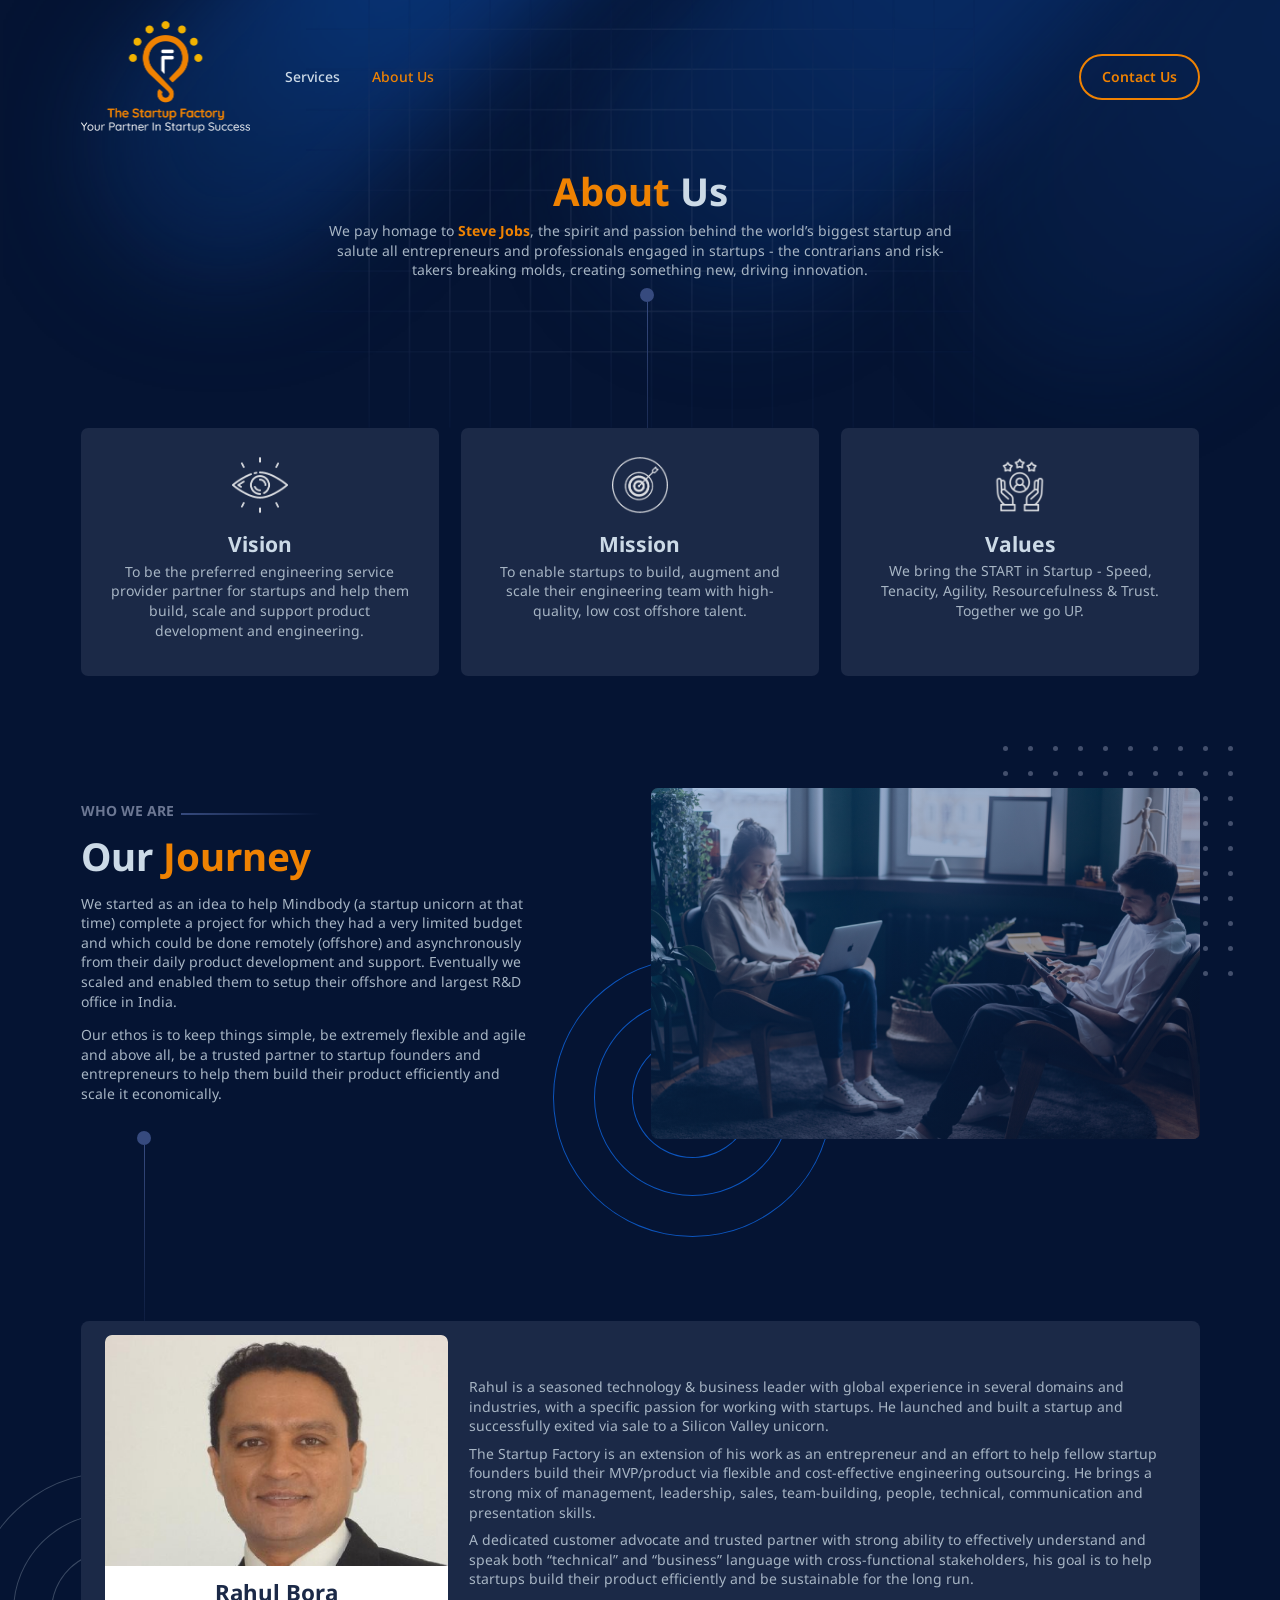
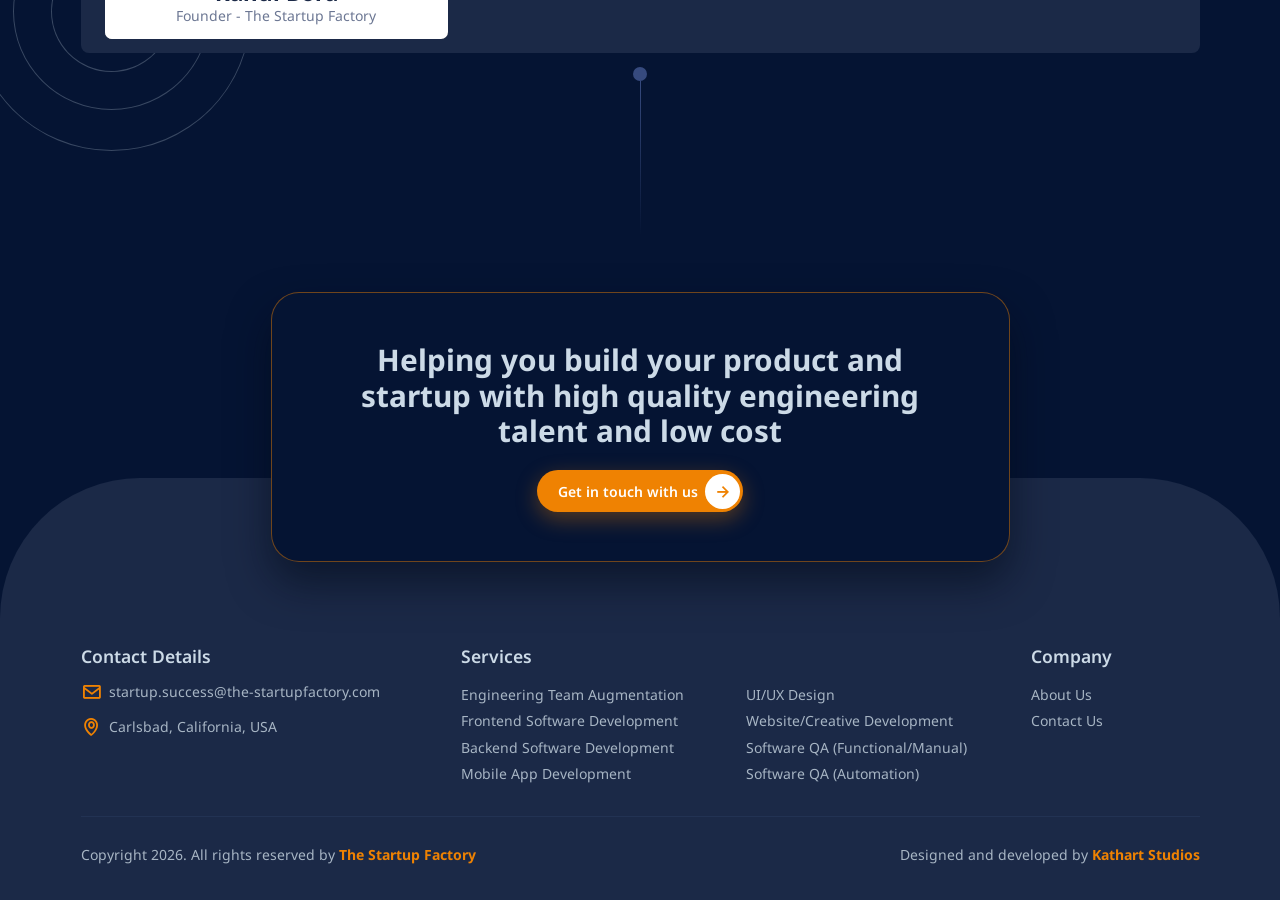
==== about-us.html @ e443d234 "first commit" ====
<!DOCTYPE html>
<html lang="en">

<head>
    <meta charset="UTF-8">
    <meta http-equiv="X-UA-Compatible" content="IE=edge">
    <meta name="viewport" content="width=device-width, initial-scale=1.0">
    <title>Welcome to The Startup Factory</title>

    <!-- CSS References -->
    <link rel=" stylesheet " href="assets/css/bootstrap.min.css " />
    <link rel="stylesheet " href="assets/css/common.css " />
    <link rel="stylesheet " href="assets/css/header.css " />
    <link rel="stylesheet " href="assets/css/footer.css " />
    <link rel="stylesheet " href="assets/css/about.css" />

    <!-- JS References -->
    <script src="assets/js/jquery.js "></script>

    <!-- Font References -->
    <link rel="preconnect" href="https://fonts.googleapis.com">
    <link rel="preconnect" href="https://fonts.gstatic.com" crossorigin>
    <link
        href="https://fonts.googleapis.com/css2?family=Noto+Sans:wght@100;200;300;400;500;600;700;800;900&display=swap"
        rel="stylesheet">



    <!-- Icons References -->
    <link href='https://unpkg.com/boxicons@2.1.2/css/boxicons.min.css' rel='stylesheet'>
    <link rel="shortcut icon" href="assets/images/favicon.png" type="image/x-icon" />

</head>

<body id="innerPage">

    <!-- Banner Section Starts -->
    <section id="innerhero">
        <!--Header Starts-->
        <header class="header">
            <div class="container">
                <div class="row align-items-center">
                    <div class="col-sm-2 col-5">
                        <a href="index.html" id="logo">
                            <img src="assets/images/logo.png" alt="Startup Factory Logo" />
                        </a>
                    </div>
                    <div class="col-sm-5 col-1">
                        <div class="navigationHolder">
                            <ul class="navigation list-unstyled">
                                <li class="menuHeader d-flex align-items-center justify-content-between">
                                    <img src="assets/images/logo.png" alt="logo" />
                                    <a href="javascript:void(0)" class="menuClose">&times;</a>
                                </li>
                                <li>
                                    <a href="services.html">Services</a>
                                </li>
                                <li>
                                    <a href="about-us.html" class="active">About Us</a>
                                </li>
                            </ul>
                        </div>
                    </div>
                    <div class="col-sm-5 col-6">
                        <div class="right-head d-flex align-items-center justify-content-end">
                            <div class="text-right">
                                <a href="contact-us.html" class="btn-secondary">Contact Us</a>
                            </div>
                            <div class="mobile-navbar-btn">
                                <i class='bx bx-menu bx-md mobile-nav-icon' name="menu-outline"></i>
                                <i class='bx bx-menu-alt-right bx-md mobile-nav-icon' name="close-outline"></i>
                            </div>
                        </div>
                    </div>
                </div>
            </div>
        </header>
        <!--Header Ends-->

        <div class="inner-banner text-center">
            <div class="row">
                <div class="col-lg-6 offset-lg-3 position-relative">
                    <h1 class="heading"><span>About</span> Us</h1>
                    <p class="mt-2">
                        We pay homage to <span class="text-primary">Steve Jobs</span>, the spirit and passion behind the
                        world’s biggest startup and
                        salute all entrepreneurs and professionals engaged in startups - the contrarians and risk-takers
                        breaking molds, creating something new, driving innovation.

                    </p>
                    <img src="assets/images/design-blob.svg" class="design-blob" />
                </div>
            </div>

        </div>

    </section>
    <!-- Banner Section Ends -->

    <!-- Services Section Starts -->
    <section id="contacts" class="page-section pt-0">
        <div class="container">
            <div class="contacts-holder d-flex align-items-stretch justify-content-between flex-wrap position-relative">
                <div class="contact-block text-center position-relative">
                    <img src="assets/images/about/vision.png" alt="Vision Icon" />
                    <h4>Vision</h4>
                    <p>To be the preferred engineering service provider partner for startups and help them build,
                        scale and support product development and engineering.
                    </p>
                </div>
                <div class="contact-block text-center position-relative">
                    <img src="assets/images/about/mission.png" alt="Mission Icon" />
                    <h4>Mission</h4>
                    <p>To enable startups to build, augment and scale their engineering team with high-quality, low
                        cost offshore talent.
                    </p>
                </div>
                <div class="contact-block text-center position-relative">
                    <img src="assets/images/about/values.png" alt="Values Icon" />
                    <h4>Values</h4>
                    <p>We bring the START in Startup - Speed, Tenacity, Agility, Resourcefulness &amp; Trust.
                        Together we go UP.</p>
                </div>
            </div>
        </div>
    </section>
    <!-- Services Section Ends -->

    <!-- About Startup Factory Section starts -->
    <section id="aboutUs" class="page-section pt-0">
        <div class="container">
            <div class="row d-flex align-items-center">
                <div class="col-lg-5">
                    <div class="section-content position-relative">
                        <h4 class="supporting-title">WHO WE ARE</h4>
                        <h1 class="heading">Our <span>Journey</span> </h1>
                        <p class="mt-3">
                            We started as an idea to help Mindbody (a startup unicorn at that time) complete a project
                            for which they had a very limited budget and which could be done remotely (offshore) and
                            asynchronously from their daily product development and support. Eventually we scaled and
                            enabled them to setup their offshore and largest R&D office in India.

                        </p>
                        <p class="mt-3">
                            Our ethos is to keep things simple, be extremely flexible and agile and above all, be a
                            trusted partner to startup founders and entrepreneurs to help them build their product
                            efficiently and scale it economically.

                        </p>

                        <div class="btn-holder  mt-4">

                            <img src="assets/images/design-blob.svg" class="design-blob" />
                        </div>
                    </div>
                </div>
                <div class="col-lg-6 offset-lg-1">
                    <div class="bodyImg-holder">
                        <img src="assets/images/design-dots.svg" class="design-dots" />
                        <img src="assets/images/about/body_img.png" class="bodyImg" />
                        <img src="assets/images/design-circle.svg" class="design-circle" />
                        <div class="bodyImg-overlay"></div>
                    </div>
                </div>
            </div>
        </div>
    </section>
    <!-- About Startup Factory Section Ends -->

    <!--photo card section starts -->
    <section id="photocard" class="page-section pt-5 pb-0 mt-5">
        <div class="container position-relative">
            <div class="row d-flex align-items-center back pr-4">
                <div class="col-lg-4">
                    <div class="ceoPhoto position-relative">
                        <img src="assets/images/about/rahul_bora.png" alt="Rahul Bora, Founder of The Startup Factory" />
                        <div class="hightlight-block">
                            <h3>Rahul Bora</h3>
                            <p>Founder - The Startup Factory</p>
                        </div>
                    </div>
                </div>
                <div class="col-lg-8">

                    <p>
                        Rahul is a seasoned technology &amp; business leader with global experience in several domains
                        and industries, with a specific passion for working with startups. He launched and built a
                        startup and successfully exited via sale to a Silicon Valley unicorn.
                    </p>
                    <p>
                        The Startup Factory is an extension of his work as an entrepreneur and an effort to help fellow
                        startup founders build their MVP/product via flexible and cost-effective engineering
                        outsourcing. He brings a strong mix of management, leadership, sales, team-building, people,
                        technical, communication and presentation skills.
                    </p>
                    <p>
                        A dedicated customer advocate and trusted partner with strong ability to effectively understand
                        and speak both &ldquo;technical&rdquo; and &ldquo;business&rdquo; language with cross-functional
                        stakeholders, his goal is to help startups build their product efficiently and be sustainable
                        for the long run.
                    </p>
                </div>

            </div>
            <img src="assets/images/design-circle-dark.svg" class="design-circle">
        </div>
        <div class="divider d-flex justify-content-center mt-3 ">
            <img src="assets/images/contact/Group 257.svg" />
        </div>
    </section>
    <!--photo card section ends -->

    <!-- Our Team Section Starts -->
    <!-- Hidden on the live site (placeholder team members) -->
    <section id="ourteam" class="page-section pt-0" style="display:none;">
        <div class="container">
            <div class="section-header text-center">
                <h4 class="supporting-title">LOREM IPSUM</h4>
                <h2 class="sectionTitle">
                    <span>Meet</span> Our Team
                </h2>
            </div>

            <div class="row mt-5 g-5">
                <div class="col-md-3">
                    <div class="image-block position-relative">
                        <div class="image-holder position-relative">
                            <img src="assets/images/about/istockphoto-1201437847-170667a.png"
                                alt="High Tech Solutions Icon" />
                            <div class="social-block">
                                <a href="#"> <i class='bx bxl-twitter bx-sm'></i></a>
                                <a href="#"><i class='bx bxl-linkedin bx-sm'></i></a>
                            </div>
                        </div>
                        <div class="back-card">
                            <h5>
                                Eddie Murphy
                            </h5>
                            <p>
                                Marketing manager
                            </p>
                        </div>

                    </div>
                </div>
                <div class="col-md-3">
                    <div class="image-block position-relative">
                        <div class="image-holder position-relative">
                            <img src="assets/images/about/istockphoto-1201437847-170667a-1.png"
                                alt="High Tech Solutions Icon" />
                            <div class="social-block">
                                <a href="#"> <i class='bx bxl-twitter bx-sm'></i></a>
                                <a href="#"><i class='bx bxl-linkedin bx-sm'></i></a>
                            </div>
                        </div>


                        <div class="back-card">
                            <h5>
                                Abhilasha Patil
                            </h5>
                            <p>
                                Delivery Head
                            </p>
                        </div>
                    </div>
                </div>
                <div class="col-md-3">
                    <div class="image-block">
                        <div class=" image-holder position-relative">
                            <img src="assets/images/about/istockphoto-1201437847-170667a-2.png"
                                alt="High Tech Solutions Icon" />
                            <div class="social-block">
                                <a href="#"> <i class='bx bxl-twitter bx-sm'></i></a>
                                <a href="#"><i class='bx bxl-linkedin bx-sm'></i></a>
                            </div>
                        </div>


                        <div class="back-card">
                            <h5>
                                Stephanie Williams
                            </h5>
                            <p>
                                Technology Head
                            </p>
                        </div>
                    </div>
                </div>

                <div class="col-md-3">
                    <div class="image-block">
                        <div class=" image-holder position-relative">
                            <img src="assets/images/about/istockphoto-1201437847-170667a-3.png"
                                alt="High Tech Solutions Icon" />
                            <div class="social-block">
                                <a href="#"> <i class='bx bxl-twitter bx-sm'></i></a>
                                <a href="#"><i class='bx bxl-linkedin bx-sm'></i></a>
                            </div>
                        </div>


                        <div class="back-card">
                            <h5>
                                Emmy Watson
                            </h5>
                            <p>
                                Design Manager
                            </p>
                        </div>
                    </div>
                </div>

            </div>
        </div>
    </section>
    <!-- Our Team Section Starts -->

    <!-- CTA Section starts -->
    <section id="cta">
        <div class="container text-center">
            <div class="row">
                <div class="col-md-8 offset-md-2">
                    <div class="cta-block">
                        <h2>
                            Helping you build your product and startup with high quality engineering talent and low
                            cost
                        </h2>
                        <div class="text-center mt-4">
                            <a href="contact-us.html" class="btn-primary btn-with-icon d-flex align-items-center">
                                Get in touch with us
                                <span class="btn-icon d-flex align-items-center justify-content-center"><i
                                        class="bx bx-right-arrow-alt"></i></span>
                            </a>
                        </div>
                    </div>
                </div>
            </div>
        </div>
    </section>
    <!-- CTA Section ends -->

    <!-- Footer Section Starts -->
    <footer>
        <div class="container">
            <div class="row">
                <div class="col-md-4">
                    <div class="footer-block">
                        <h4>Contact Details</h4>
                        <div class="cont-block d-flex align-items-center">
                            <i class='bx bx-envelope'></i>
                            <p>startup.success@the-startupfactory.com</p>
                        </div>
                        <div class="cont-block d-flex align-items-center">
                            <i class='bx bx-map'></i>
                            <p>Carlsbad, California, USA</p>
                        </div>
                    </div>
                </div>
                <div class="col-md-6 col-12">
                    <div class="footer-block">
                        <h4>Services</h4>
                        <div class="row">
                            <div class="col-sm-6">
                                <ul class="list-unstyled footerlink">
                                    <li>
                                        <a href="services.html">Engineering Team Augmentation</a>
                                    </li>
                                    <li>
                                        <a href="services.html">Frontend Software Development</a>
                                    </li>
                                    <li>
                                        <a href="services.html">Backend Software Development</a>
                                    </li>
                                    <li>
                                        <a href="services.html">Mobile App Development</a>
                                    </li>
                                </ul>
                            </div>
                            <div class="col-sm-6">
                                <ul class="list-unstyled footerlink">
                                    <li>
                                        <a href="services.html">UI/UX Design</a>
                                    </li>
                                    <li>
                                        <a href="services.html">Website/Creative Development</a>
                                    </li>
                                    <li>
                                        <a href="services.html">Software QA (Functional/Manual)</a>
                                    </li>
                                    <li>
                                        <a href="services.html">Software QA (Automation)</a>
                                    </li>
                                </ul>
                            </div>
                        </div>
                    </div>
                </div>
                <div class="col-md-2 col-12">
                    <div class="footer-block">
                        <h4>Company</h4>
                        <ul class="list-unstyled footerlink">
                            <li>
                                <a href="about-us.html">About Us</a>
                            </li>
                            <li>
                                <a href="contact-us.html">Contact Us</a>
                            </li>
                        </ul>
                    </div>
                </div>
            </div>
            <div class="footer-bottom d-flex align-items-center justify-content-between">
                <p>
                    Copyright 2026. All rights reserved by <span class="text-primary">The Startup Factory</span>
                </p>
                <p>
                    Designed and developed by <a href="https://www.kathart.studio/" target="_blank"
                        class="text-primary">Kathart Studios</a>
                </p>
            </div>
        </div>
    </footer>
    <!-- Footer Section Ends -->


    <!-- JS References -->
    <script src="assets/js/bootstrap.min.js "></script>
    <script src="assets/js/common.js"></script>
    <script src="assets/js/header.js"></script>
</body>

</html>
---- assets/css/common.css ----
p,
h1,
h2,
h3,
h4,
h5,
h6,
ol,
ul {
    padding: 0;
    margin: 0;
}

html {
    font-size: 16px;
}

body {
    padding: 0;
    margin: 0;
    font-family: 'Noto Sans', sans-serif;
    box-sizing: border-box;
    background: var(--darkblue);
    overflow-x: hidden;
}

a,
a:hover,
a:focus {
    text-decoration: none;
}

p {
    margin-bottom: 8px;
    line-height: 1.4rem;
    color: #A7B5C4;
    font-size: 1rem;
}

:root {
    --primary: #EF8202;
    --darkblue: #051433;
    --lightblue: #1B2947;
    --blue: #0C55BE;
    --black: #272D33;
    --gray: #A8B0C0;
    --lightgray: #CCDAE7;
    --white: #fff;
    --extrabold: 900;
    --bold: 700;
    --medium: 600;
    --semibold: 500;
    --regular: 400;
    --light: 300;
}

.text-primary {
    color: var(--primary) !important;
}

.page-section {
    padding: 7rem 0px;
}

.btn-primary {
    font-size: 1rem;
    padding: 0.75rem 1.5rem;
    border-radius: 5rem;
    background: var(--primary);
    color: var(--white);
    transition: all 0.3s;
    font-weight: var(--medium);
    display: inline-block;
}

.btn-secondary {
    font-size: 1rem;
    padding: 0.75rem 1.5rem;
    border-radius: 5rem;
    color: var(--primary);
    transition: all 0.3s;
    font-weight: var(--medium);
    display: inline-block;
    border: 2px solid var(--primary);
    background-color: unset;
}

.btn-secondary:hover {
    background-color: var(--primary);
    color: var(--white);
}

.btn-primary:hover {
    background: #f2b200;
}

.btn-primary:focus {
    outline: unset;
    box-shadow: unset;
    background: initial;
    background: var(--primary);
    color: var(--white);
}

.btn-primary.btn-with-icon {
    width: fit-content;
    padding: 0.25rem 0.25rem 0.25rem 1.5rem;
    margin: 0px auto 0px auto;
}

.btn-primary.btn-with-icon.inverseBtn {
    background-color: var(--white);
    color: var(--primary);
}

.btn-primary.btn-with-icon.inverseBtn .btn-icon {
    background-color: var(--primary);
}

.btn-primary.btn-with-icon.inverseBtn .btn-icon i {
    color: var(--white);
}

.leftAligned {
    margin: unset !important;
}

.btn-icon {
    width: 2.5rem;
    height: 2.5rem;
    border-radius: 50px;
    background-color: var(--white);
    margin-left: 0.5rem;
}

.btn-icon i {
    color: var(--primary);
    font-size: 1.5rem;
}

.text-right {
    text-align: right;
}

.heading {
    font-size: 2.75rem;
    font-weight: var(--bold);
    color: var(--lightgray);
}

.heading span {
    color: var(--primary);
}

.supporting-title {
    font-size: 1rem;
    text-transform: uppercase;
    font-weight: var(--bold);
    color: #6C7793;
    position: relative;
    width: fit-content;
    margin-bottom: 1rem;
}

.section-header .supporting-title {
    margin: 0px auto 1rem auto;
}

.supporting-title::after {
    content: "";
    width: 10rem;
    height: 2px;
    display: block;
    background: linear-gradient(to right, #364A7E, #051433);
    position: absolute;
    left: 100%;
    top: 10px;
    margin-left: 0.5rem;
}

.section-header .supporting-title::before {
    content: "";
    width: 10rem;
    height: 2px;
    display: block;
    background: linear-gradient(to right, #051433, #364A7E);
    position: absolute;
    right: 100%;
    top: 10px;
    margin-right: 0.5rem;
}

.sectionTitle {
    font-size: 2.35rem;
    color: var(--lightgray);
    font-weight: var(--bold);
    line-height: 1.2;
    margin-bottom: 1rem;
}

.sectionTitle span {
    color: var(--primary);
}

.bodyImg-holder {
    position: relative;
    width: 100%;
    margin: 0px auto;
    width: fit-content;
}

.bodyImg {
    max-width: 100%;
    display: block;
    border-radius: 0.5rem;
    position: relative;
    z-index: 7;
}

.bodyImg-overlay {
    position: absolute;
    top: 0;
    width: 100%;
    height: 100%;
    border-radius: 0.5rem;
    left: 0;
    background: linear-gradient(to right bottom, rgba(12, 85, 190, 0.3), rgba(12, 23, 71, 0.5));
    z-index: 9;
}

.design-dots {
    position: absolute;
    right: -3rem;
    top: -3rem;
    z-index: 0;
}

.design-circle {
    position: absolute;
    left: -7rem;
    bottom: -7rem;
    z-index: 0;
}

.design-blob {
    position: absolute;
    top: 100%;
    left: 4rem;
    margin-top: 2rem;
}

.section-header .sectionTitle {
    max-width: 630px;
    margin: auto;
}

.inverse {
    color: var(--white);
}

.text-primary {
    color: var(--primary);
    font-weight: var(--bold);
}

#innerhero {
    background: url("../images/innergrid.png") no-repeat center top;
    background-size: contain;
}

#innerPage {
    background: url("../images/banner_bg.png") no-repeat -20% -10rem, var(--darkblue);
    background-size: 101%;
}

.inner-banner {
    padding: 12rem 0px 10rem;
}

.inner-banner .design-blob {
    left: 50%;
    margin-top: 0px;
}

@media screen and (max-width: 1366px) {
    html {
        font-size: 14px;
    }
}

@media(max-width:992px) {
    .container {
        width: 100%;
        max-width: unset;
        padding: 0px 1.5rem;
    }
    .page-section {
        padding: 4rem 0px;
    }
}

@media(max-width:768px) {
    html {
        font-size: 14px;
    }
    .heading {
        font-size: 2.5rem;
    }
    .sectionTitle {
        font-size: 2rem;
    }
    .inner-banner {
        padding: 12rem 2rem 10rem;
    }
    .btn-secondary {
        padding: 0.5rem 0.75rem;
    }
}

@media(max-width:680px) {
    .heading {
        font-size: 2rem;
    }
    .sectionTitle {
        font-size: 1.5rem;
    }
    .container {
        padding: 0px 1.1rem;
    }
    .heading {
        font-size: 1.75rem;
    }
    .sectionTitle {
        font-size: 1.5rem;
    }
    .page-section {
        padding: 3rem 0px;
    }
    .design-circle,
    .design-dots {
        width: 60%;
    }
    .supporting-title::after {
        width: 5rem;
    }
    .section-header .supporting-title::before {
        width: 5rem;
    }
    .inner-banner {
        padding: 15rem 1rem 5rem;
    }
}
---- assets/css/header.css ----
header {
    padding: 1.5rem 0px;
    position: absolute;
    top: 0;
    width: 100%;
    z-index: 20;
}

#logo {
    display: block;
    width: fit-content;
}

#logo img {
    max-width: 100%;
}

.navigation li {
    display: inline-block;
}

.navigation li a {
    display: block;
    padding: 1rem;
    color: var(--lightgray);
    transition: all 0.3s;
    font-weight: var(--semibold);
    font-size: 1rem;
}

.navigation li a:hover,
.navigation li a.active {
    color: var(--primary);
}

.mobile-navbar-btn {
    display: none;
    background: transparent;
    cursor: pointer;
    margin-left: 1rem;
}

.mobile-nav-icon {
    color: var(--white);
}

.mobile-nav-icon[name="close-outline"] {
    display: none;
}

.menuHeader {
    padding: 1rem 2rem;
    background: var(--lightblue);
    display: none !important;
}

.menuHeader img {
    max-width: 6rem;
}

.menuClose {
    font-size: 3rem !important;
    padding: 0px !important;
}

@media screen and (max-width:768px) {
    .mobile-navbar-btn {
        display: block;
        color: var(--white);
    }
    .navigationHolder {
        position: fixed;
        top: 0;
        right: -110%;
        width: 100%;
        height: 100%;
        background-color: rgba(5, 20, 51, 0.8);
    }
    .navigation {
        position: fixed;
        top: 0;
        right: -110%;
        width: 20rem;
        background: #344364;
        height: 100%;
    }
    .navigation li {
        width: 100%;
        border-bottom: 1px solid #4d5c7c;
    }
    .navigation li a {
        padding: 1rem 2rem;
    }
    .menuHeader {
        display: flex !important;
    }
    header .row {
        display: flex !important;
        align-items: center;
    }
}
---- assets/css/footer.css ----
/* The promo box sits on top of the footer, so it is a shade DARKER than the
   footer (not the same navy) and lifts off it with a border + shadow.
   Orange stays reserved for the button. */
#cta {
    padding-top: 4rem;
    position: relative;
    z-index: 5;
}

.cta-block {
    background: var(--darkblue);
    border: 1px solid rgba(239, 130, 2, 0.45);
    box-shadow: 0 1.5rem 3rem rgba(2, 9, 24, 0.55);
    padding: 3.5rem 4rem;
    border-radius: 2rem;
    position: relative;
}

.cta-block h2 {
    font-size: 2.125rem;
    font-weight: var(--bold);
    color: var(--lightgray);
    margin-bottom: 1rem;
}

.cta-block p.inverse {
    color: #A7B5C4;
}

.cta-block .btn-primary {
    box-shadow: 0 0.5rem 1.5rem rgba(239, 130, 2, 0.35);
}

footer {
    padding: 12rem 0px 2rem;
    background: var(--lightblue);
    border-radius: 10rem 10rem 0px 0px;
    margin-top: -6rem;
    position: relative;
    z-index: 1;
}

.footer-block h4 {
    font-size: 1.25rem;
    color: var(--lightgray);
    font-weight: var(--medium);
    margin-bottom: 1rem;
}

.cont-block i {
    font-size: 1.5rem;
    min-width: 2rem;
    color: var(--primary);
    display: block;
}

.cont-block p {
    margin-bottom: 0px;
}

.cont-block {
    margin-top: 1rem;
}

.footerlink li a {
    padding: 0.25rem 0px;
    line-height: 1.4rem;
    color: #A7B5C4;
    font-size: 1rem;
    display: inline-block;
    transition: all 0.3s;
}

.footerlink li a:hover {
    color: var(--primary);
}

.footer-bottom {
    margin-top: 2rem;
    padding-top: 2rem;
    border-top: 1px solid #223253;
}

@media screen and (max-width:992px) {
    .cta-block h2 {
        font-size: 2rem;
    }
    .cta-block {
        padding: 2.5rem;
    }
    footer {
        padding-top: 10rem;
        border-radius: 5rem 5rem 0px 0px;
    }
}

@media screen and (max-width: 768px) {
    .footer-bottom {
        display: block !important;
    }
}

@media screen and (max-width:680px) {
    .cta-block h2 {
        font-size: 1.5rem;
    }
    .footer-bottom {
        display: block !important;
        text-align: center;
    }
    .cta-block {
        padding: 2rem;
        border-radius: 1.25rem;
    }
    #cta {
        padding-top: 2rem;
    }
    footer {
        padding-top: 8rem;
        border-radius: 3rem 3rem 0px 0px;
    }
}
---- assets/css/about.css ----
.hightlight-block p {
    margin-bottom: 0px;
}

.contact-block {
    background: #1B2947 0% 0% no-repeat padding-box;
    padding: 2rem;
    border-radius: 0.5rem;
    width: 32%;
    margin-bottom: 1rem;
    z-index: 7;
}

.contact-block h4 {
    font-size: 1.5rem;
    line-height: 2.4rem;
    color: var(--lightgray);
    font-weight: var(--bold);
    margin-top: 1rem;
}

.contact-block img {
    max-width: 4rem;
    display: block;
    margin: 0px auto 1rem auto;
}

.back {
    background: var(--lightblue) 0% 0% no-repeat padding-box;
    border-radius: 8px;
    opacity: 1;
    width: 100%;
    margin-left: 0px;
    padding: 1rem;
}

.back img {
    width: 100%;
}

.hightlight-block {
    position: absolute;
    bottom: 0px;
    left: 0px;
    border-radius: 0px 0px 0.8rem 0.8rem;
    background-color: var(--white);
    padding: 1rem;
    width: 100%;
    text-align: center;
}

.hightlight-block h3 {
    font-size: 1.6rem;
    font-weight: var(--bold);
    letter-spacing: 0px;
    color: var(--lightblue);
}

.hightlight-block p {
    line-height: 1.3rem;
    font-weight: var(--regular);
    color: #6C7793;
}

.social h2 {
    text-align: left;
    font-size: 2.5rem;
    line-height: 4.8rem;
    font-family: 'mascot-mvb-rough-1', sans-serif;
    font-weight: var(--regular);
    letter-spacing: 0px;
    color: #6C7793;
}

.social {
    display: flex;
    align-items: center;
    justify-content: space-between;
}

.icons .bx-sm {
    color: var(--primary);
    background: var(--darkblue);
    border-radius: 8px;
    padding: 0.5rem;
    margin-left: 10px;
}

.icons .bx-sm:hover {
    color: var(--darkblue);
    background: #f2b200;
}

.design-circle {
    z-index: -1;
}

.image-holder img {
    width: 100%;
}

.back-card {
    background: var(--lightblue) 0% 0% no-repeat padding-box;
    border-radius: 8px;
    opacity: 1;
    backdrop-filter: blur(2px);
    padding: 1.5rem 1rem;
}

.back-card h5 {
    font-size: 1.1rem;
    line-height: 1.6rem;
    color: var(--white);
}

.social-block {
    display: block;
    position: absolute;
    top: 75%;
    right: 1rem;
}

.social-block a {
    display: flex;
    align-items: center;
    justify-content: center;
    background: var(--darkblue);
    padding: 10px;
    color: var(--primary);
    position: relative;
    margin-bottom: 10px;
    border-radius: 4px;
    z-index: 3;
    bottom: 3rem;
    width: 3rem;
    height: 3rem;
}

.social-block a:hover {
    color: var(--darkblue);
    background: #f2b200;
}

@media screen and (max-width:992px) {
    .hightlight-block {
        position: unset;
        width: 100%;
    }
}

@media(max-width:768px) {
    .contact-block {
        width: 100%;
    }
    .ceoPhoto {
        padding: 0px;
    }
    .hightlight-block {
        margin-bottom: 1rem;
    }
    .design-circle,
    .design-dots {
        display: none;
    }
    #photocard {
        margin-top: 0px !important;
    }
}


/* --- Vision / Mission / Values icons ---
   Source PNGs are solid #0C55BE, which is nearly invisible on the dark
   card background. Render them light, matching the homepage treatment. */

.contact-block img {
    filter: brightness(0) invert(1);
    opacity: 0.85;
    transition: all 0.3s;
}

.contact-block:hover img {
    opacity: 1;
}

/* Founder photo card (live layout: photo wrapped in .ceoPhoto) */
.ceoPhoto img {
    width: 100%;
    display: block;
    border-radius: 0.5rem;
}

.ceoPhoto .hightlight-block {
    border-radius: 0px 0px 0.5rem 0.5rem;
}
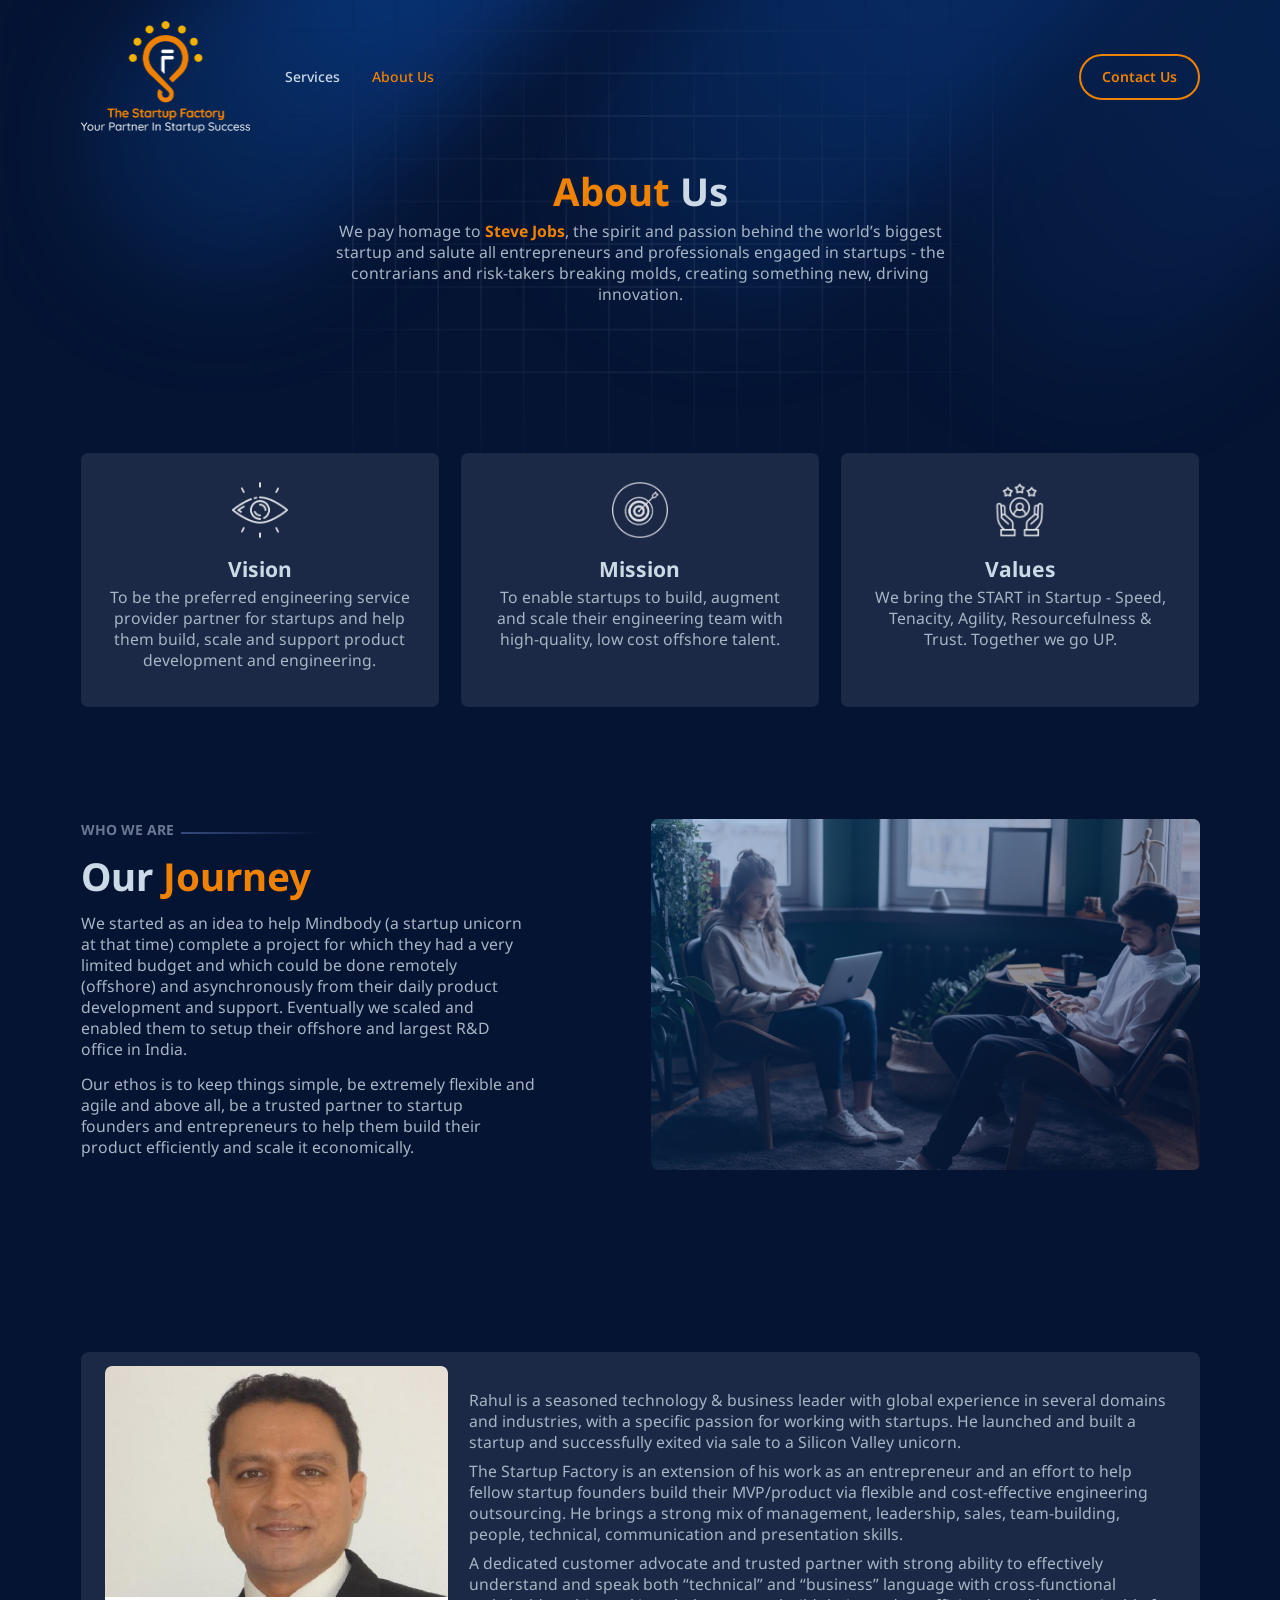
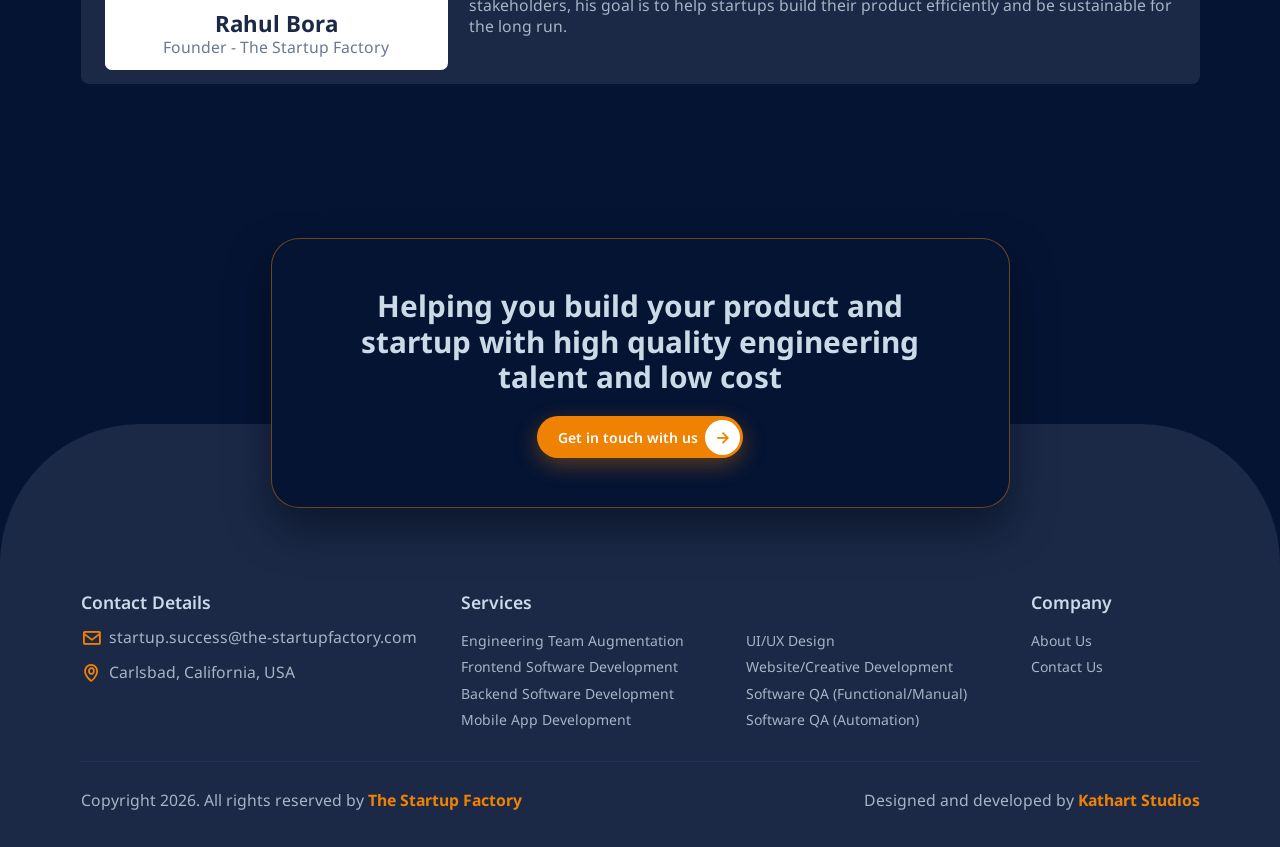
==== commit 06278e9a: "updated changes along with font size" ====
--- a/about-us.html
+++ b/about-us.html
@@ -88,7 +88,6 @@
                         breaking molds, creating something new, driving innovation.
 
                     </p>
-                    <img src="assets/images/design-blob.svg" class="design-blob" />
                 </div>
             </div>
 
@@ -147,18 +146,11 @@
                             efficiently and scale it economically.
 
                         </p>
-
-                        <div class="btn-holder  mt-4">
-
-                            <img src="assets/images/design-blob.svg" class="design-blob" />
-                        </div>
                     </div>
                 </div>
                 <div class="col-lg-6 offset-lg-1">
                     <div class="bodyImg-holder">
-                        <img src="assets/images/design-dots.svg" class="design-dots" />
                         <img src="assets/images/about/body_img.png" class="bodyImg" />
-                        <img src="assets/images/design-circle.svg" class="design-circle" />
                         <div class="bodyImg-overlay"></div>
                     </div>
                 </div>
@@ -168,12 +160,13 @@
     <!-- About Startup Factory Section Ends -->
 
     <!--photo card section starts -->
-    <section id="photocard" class="page-section pt-5 pb-0 mt-5">
+    <section id="photocard" class="page-section pt-5  mt-5">
         <div class="container position-relative">
             <div class="row d-flex align-items-center back pr-4">
                 <div class="col-lg-4">
                     <div class="ceoPhoto position-relative">
-                        <img src="assets/images/about/rahul_bora.png" alt="Rahul Bora, Founder of The Startup Factory" />
+                        <img src="assets/images/about/rahul_bora.png"
+                            alt="Rahul Bora, Founder of The Startup Factory" />
                         <div class="hightlight-block">
                             <h3>Rahul Bora</h3>
                             <p>Founder - The Startup Factory</p>
@@ -202,17 +195,16 @@
                 </div>
 
             </div>
-            <img src="assets/images/design-circle-dark.svg" class="design-circle">
-        </div>
-        <div class="divider d-flex justify-content-center mt-3 ">
+        </div>
+        <!-- <div class="divider d-flex justify-content-center mt-3 ">
             <img src="assets/images/contact/Group 257.svg" />
-        </div>
+        </div> -->
     </section>
     <!--photo card section ends -->
 
     <!-- Our Team Section Starts -->
     <!-- Hidden on the live site (placeholder team members) -->
-    <section id="ourteam" class="page-section pt-0" style="display:none;">
+    <!-- <section id="ourteam" class="page-section pt-0" style="display:none;">
         <div class="container">
             <div class="section-header text-center">
                 <h4 class="supporting-title">LOREM IPSUM</h4>
@@ -313,7 +305,7 @@
 
             </div>
         </div>
-    </section>
+    </section> -->
     <!-- Our Team Section Starts -->
 
     <!-- CTA Section starts -->
--- a/assets/css/common.css
+++ b/assets/css/common.css
@@ -32,9 +32,9 @@
 
 p {
     margin-bottom: 8px;
-    line-height: 1.4rem;
+    line-height: 1.5rem;
     color: #A7B5C4;
-    font-size: 1rem;
+    font-size: 1.125rem;
 }
 
 :root {
@@ -146,6 +146,7 @@
     font-size: 2.75rem;
     font-weight: var(--bold);
     color: var(--lightgray);
+    line-height: 1.2;
 }
 
 .heading span {
@@ -333,8 +334,10 @@
     .sectionTitle {
         font-size: 1.5rem;
     }
+    /* Phones: the 14px root shrinks every rem, so 3rem read as cramped
+       against the stacked cards. Give the sections more breathing room. */
     .page-section {
-        padding: 3rem 0px;
+        padding: 4.5rem 0px;
     }
     .design-circle,
     .design-dots {
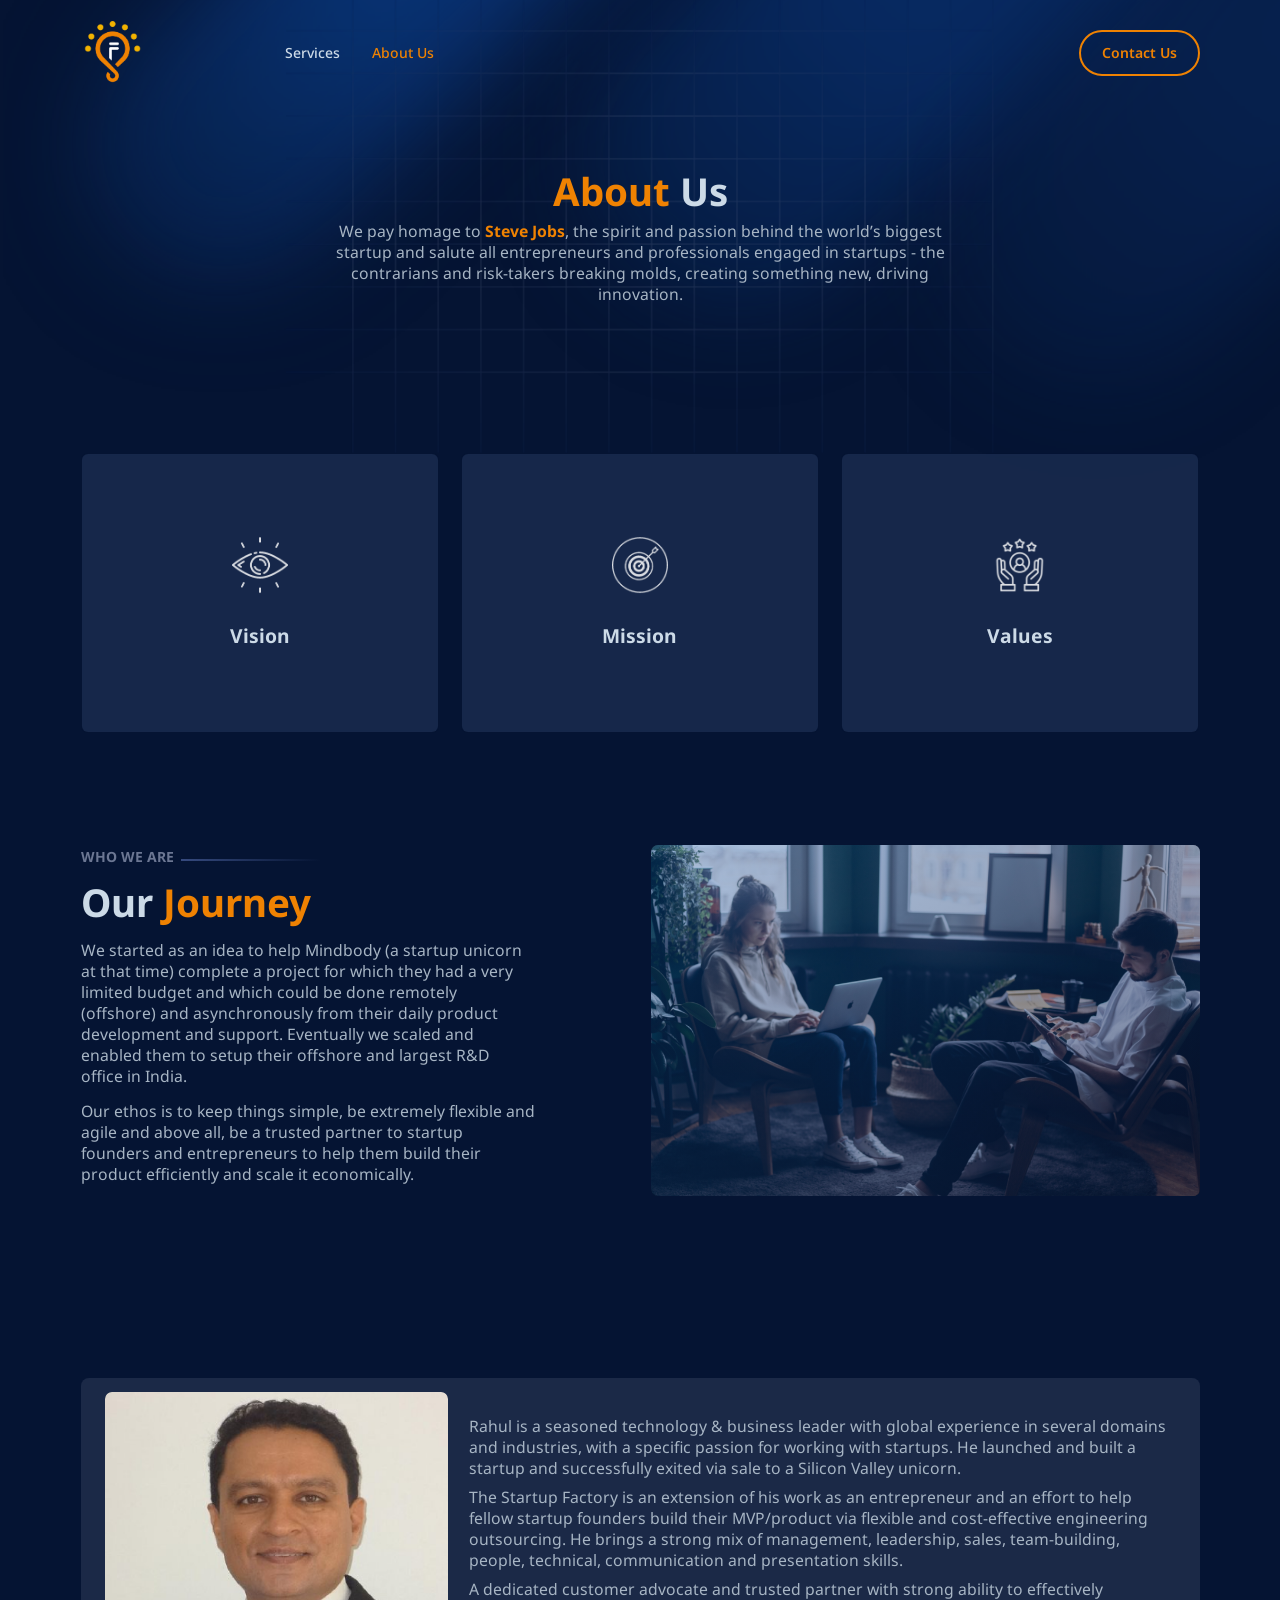
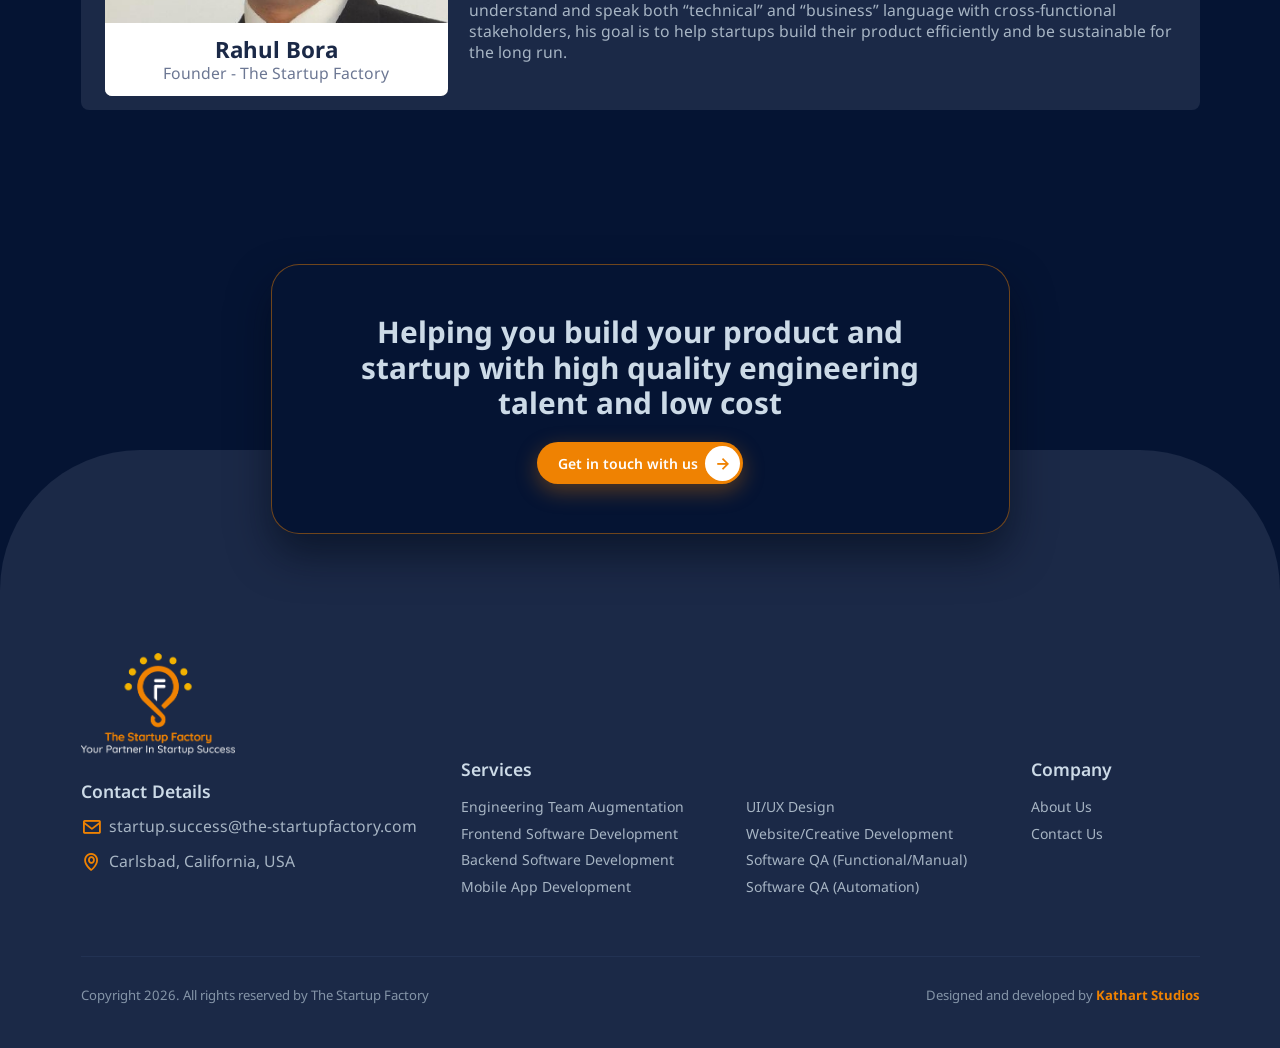
==== commit 52d61f08: "updated changes" ====
--- a/about-us.html
+++ b/about-us.html
@@ -42,14 +42,14 @@
                 <div class="row align-items-center">
                     <div class="col-sm-2 col-5">
                         <a href="index.html" id="logo">
-                            <img src="assets/images/logo.png" alt="Startup Factory Logo" />
+                            <img src="assets/images/logo_square.png" alt="The Startup Factory" />
                         </a>
                     </div>
                     <div class="col-sm-5 col-1">
                         <div class="navigationHolder">
                             <ul class="navigation list-unstyled">
                                 <li class="menuHeader d-flex align-items-center justify-content-between">
-                                    <img src="assets/images/logo.png" alt="logo" />
+                                    <img src="assets/images/logo_square.png" alt="The Startup Factory" />
                                     <a href="javascript:void(0)" class="menuClose">&times;</a>
                                 </li>
                                 <li>
@@ -332,12 +332,25 @@
     </section>
     <!-- CTA Section ends -->
 
+
     <!-- Footer Section Starts -->
     <footer>
         <div class="container">
-            <div class="row">
+            <!-- <div class="footer-brand">
+                <a href="index.html" class="footer-logo">
+                    <img src="assets/images/logo.png" alt="The Startup Factory" />
+                </a>
+                <p class="footer-tagline">
+                    Senior offshore engineering teams for startups, with a US-based bridge.
+                    You bring the idea, we help you build the product, and you keep the IP.
+                </p>
+            </div> -->
+            <div class="row gy-5 footer-columns">
                 <div class="col-md-4">
                     <div class="footer-block">
+                        <a href="index.html" class="footer-logo my-4">
+                            <img src="assets/images/logo.png" alt="The Startup Factory" />
+                        </a>
                         <h4>Contact Details</h4>
                         <div class="cont-block d-flex align-items-center">
                             <i class='bx bx-envelope'></i>
@@ -404,7 +417,7 @@
             </div>
             <div class="footer-bottom d-flex align-items-center justify-content-between">
                 <p>
-                    Copyright 2026. All rights reserved by <span class="text-primary">The Startup Factory</span>
+                    Copyright 2026. All rights reserved by The Startup Factory
                 </p>
                 <p>
                     Designed and developed by <a href="https://www.kathart.studio/" target="_blank"
--- a/assets/css/header.css
+++ b/assets/css/header.css
@@ -11,8 +11,20 @@
     width: fit-content;
 }
 
+/* Square mark: sized to the header rhythm rather than stretched to the
+   column. A subtle lift on hover keeps it feeling clickable. */
 #logo img {
+    width: 4.5rem;
+    height: 4.5rem;
     max-width: 100%;
+    display: block;
+    object-fit: contain;
+    transition: transform 0.3s ease, filter 0.3s ease;
+}
+
+#logo:hover img {
+    transform: scale(1.06);
+    filter: drop-shadow(0 0.25rem 0.75rem rgba(239, 130, 2, 0.45));
 }
 
 .navigation li {
@@ -55,7 +67,10 @@
 }
 
 .menuHeader img {
-    max-width: 6rem;
+    width: 3.25rem;
+    height: 3.25rem;
+    max-width: 100%;
+    object-fit: contain;
 }
 
 .menuClose {
--- a/assets/css/footer.css
+++ b/assets/css/footer.css
@@ -32,12 +32,46 @@
 }
 
 footer {
-    padding: 12rem 0px 2rem;
+    padding: 13rem 0px 3rem;
     background: var(--lightblue);
     border-radius: 10rem 10rem 0px 0px;
     margin-top: -6rem;
     position: relative;
     z-index: 1;
+}
+
+/* --- Footer brand block ---
+   Logo lockup sits above the link columns, separated by a hairline rule,
+   so the footer opens with the mark rather than straight into lists. */
+
+.footer-brand {
+    padding-bottom: 3rem;
+    margin-bottom: 3.5rem;
+    border-bottom: 1px solid #223253;
+}
+
+.footer-logo {
+    display: inline-block;
+    width: fit-content;
+    transition: transform 0.3s ease, filter 0.3s ease;
+}
+
+.footer-logo img {
+    width: 11rem;
+    max-width: 100%;
+    display: block;
+}
+
+.footer-logo:hover {
+    transform: translateY(-2px);
+    filter: drop-shadow(0 0.5rem 1rem rgba(239, 130, 2, 0.35));
+}
+
+.footer-tagline {
+    color: #A7B5C4;
+    max-width: 34rem;
+    margin: 1.25rem 0px 0px;
+    line-height: 1.7;
 }
 
 .footer-block h4 {
@@ -76,9 +110,16 @@
 }
 
 .footer-bottom {
-    margin-top: 2rem;
+    margin-top: 4rem;
     padding-top: 2rem;
     border-top: 1px solid #223253;
+    gap: 1rem;
+}
+
+.footer-bottom p {
+    margin-bottom: 0px;
+    color: #8595A8;
+    font-size: 0.9375rem;
 }
 
 @media screen and (max-width:992px) {
@@ -89,8 +130,12 @@
         padding: 2.5rem;
     }
     footer {
-        padding-top: 10rem;
+        padding-top: 11rem;
         border-radius: 5rem 5rem 0px 0px;
+    }
+    .footer-brand {
+        padding-bottom: 2.5rem;
+        margin-bottom: 3rem;
     }
 }
 
@@ -116,7 +161,28 @@
         padding-top: 2rem;
     }
     footer {
-        padding-top: 8rem;
+        padding-top: 9rem;
         border-radius: 3rem 3rem 0px 0px;
     }
+    .footer-brand {
+        padding-bottom: 2rem;
+        margin-bottom: 2.5rem;
+        text-align: center;
+    }
+    .footer-logo {
+        margin: 0px auto;
+    }
+    .footer-tagline {
+        margin-left: auto;
+        margin-right: auto;
+    }
+    .footer-bottom {
+        margin-top: 3rem;
+    }
 }
+
+.footer-columns{
+    display: flex;
+    justify-content: center;
+    align-items: baseline;
+}
--- a/assets/css/about.css
+++ b/assets/css/about.css
@@ -2,21 +2,86 @@
     margin-bottom: 0px;
 }
 
+/* --- Vision / Mission / Values cards ---
+   Mirrors the homepage .service-block surface: translucent navy with a
+   blur, hairline border that lights up orange, and a lift on hover. */
+
 .contact-block {
-    background: #1B2947 0% 0% no-repeat padding-box;
+    background: rgb(40 58 96 / 52%) 0% 0% no-repeat padding-box;
+    backdrop-filter: blur(2px);
+    -webkit-backdrop-filter: blur(3px);
     padding: 2rem;
+    border: 1px solid transparent;
     border-radius: 0.5rem;
     width: 32%;
     margin-bottom: 1rem;
     z-index: 7;
+    display: flex;
+    flex-direction: column;
+    justify-content: center;
+    transition: all 0.3s;
+}
+
+.contact-block:hover,
+.contact-block:focus-within {
+    border-color: var(--primary);
+    transform: translateY(-4px);
 }
 
 .contact-block h4 {
-    font-size: 1.5rem;
-    line-height: 2.4rem;
+    font-size: 1.375rem;
+    line-height: 1.5;
     color: var(--lightgray);
     font-weight: var(--bold);
     margin-top: 1rem;
+    margin-bottom: 0px;
+    transition: all 0.3s;
+}
+
+.contact-block:hover h4 {
+    color: var(--primary);
+}
+
+/* Description reveals on hover, matching the homepage service cards. The
+   card holds a fixed min-height and centres its content, so the copy can
+   expand in place without shifting the row. */
+
+.contact-block {
+    /* min-height: 15rem; */
+    height: 20rem;
+}
+
+.contact-block p {
+    max-height: 0;
+    overflow: hidden;
+    margin-top: 0px;
+    margin-bottom: 0px;
+    font-size: 1.125rem;
+    line-height: 1.5;
+    opacity: 0;
+    transform: translateY(0.5rem);
+    transition: max-height 0.35s ease, margin-top 0.35s ease, opacity 0.3s ease, transform 0.35s ease;
+}
+
+.contact-block:hover p,
+.contact-block:focus-within p {
+    max-height: 12rem;
+    margin-top: 0.75rem;
+    opacity: 1;
+    transform: translateY(0px);
+}
+
+/* Touch devices have no hover state - keep the copy visible there. */
+@media (hover: none) {
+    .contact-block {
+        min-height: 0px;
+    }
+    .contact-block p {
+        max-height: 12rem;
+        margin-top: 0.75rem;
+        opacity: 1;
+        transform: none;
+    }
 }
 
 .contact-block img {
@@ -180,6 +245,7 @@
 
 .contact-block:hover img {
     opacity: 1;
+    transform: scale(1.06);
 }
 
 /* Founder photo card (live layout: photo wrapped in .ceoPhoto) */
